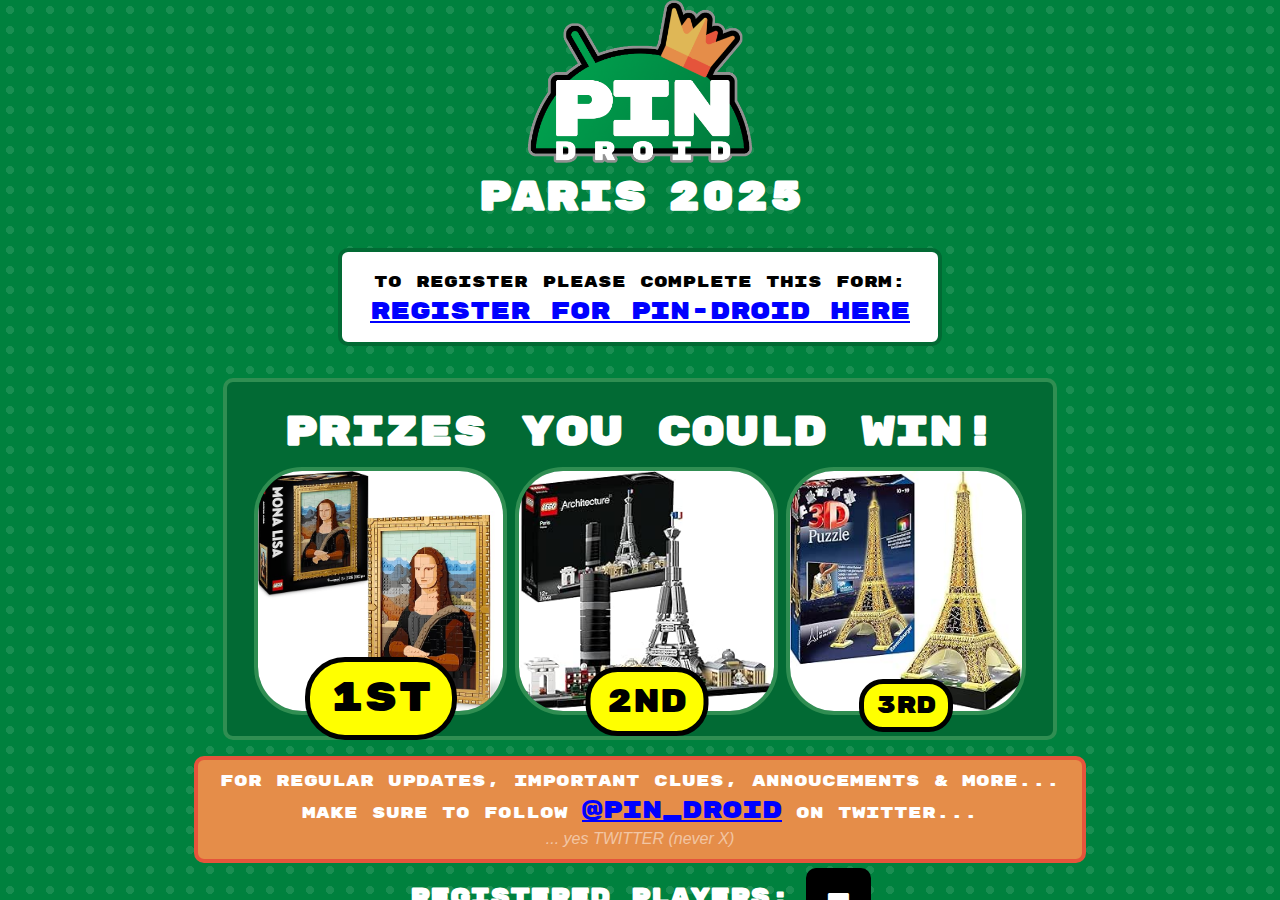
==== index.html @ 5a6fd220 "prizes" ====
<!DOCTYPE html>
<html lang="en">

<head>
    <meta charset="UTF-8">
    <meta name="viewport" content="width=device-width, initial-scale=1.0">
    <title>Pin-Droid</title>
    <link rel="icon" type="image/png" sizes="32x32" href="media/pin-droid-ico/favicon-32x32.png">
    <link rel="icon" type="image/png" sizes="96x96" href="media/pin-droid-ico/favicon-96x96.png">
    <link rel="icon" type="image/png" sizes="16x16" href="media/pin-droid-ico/favicon-16x16.png">
    <link rel="stylesheet" href="styles.css">

    <script type="text/javascript" src="https://ajax.googleapis.com/ajax/libs/jquery/3.5.1/jquery.min.js"> </script>
    <script src="pin-droid-index.js"></script>
</head>

<body class="pin-droid">
    <div id="overall" class="background-overlay">
        <!-- <div id="twitter-container">

            <a class="twitter-timeline" href="https://twitter.com/pin_droid?ref_src=twsrc%5Etfw">Tweets by pin_droid</a>
            <script async src="https://platform.twitter.com/widgets.js" charset="utf-8"></script> 
        </div> -->
        <div class="card-container">
            <img src="media/images-general/pindroid-logo.png" alt="" style="width: 14em;">
            <h1 class="h1-title">
                <div id="title-place"></div>
                <div id="title-year"></div>
            </h1>

            <div class="card">
                <p>To register please complete this form:</p>
                <a id="registration-link">Register for Pin-Droid Here</a>
            </div>
            <div class="card prize-box">
                <h1 style="color:white;">Prizes you could win!</h1>
                <div id="prizes"></div>
            </div>
            <div class="important-card">
                <p>For regular updates, important clues, annoucements & more...</p>
                <p>Make sure to follow <a href="https://x.com/pin_droid">@pin_droid</a> on twitter...</p>
                <p class="sly-comment">... yes TWITTER (never X)</p>
            </div>
            <div class="info-box">
                <h2>Registered players:</h2>
                <div id="player-count">-</div>
            </div>
            <div class="card first">
                <a href="/leaderboard.html">Leaderboard!</a>
            </div>

            <div class="pin-container">
                <h2>These are the available pins & their values...</h2>
                <div id="available-pins"></div>
            </div>
            <br>
            <h3>When you find a pin, scan the QR code...
                <br><br>
                It will look like this when you find it..
                <br><br>
                Just scan the QR to register your points!
            </h3>
            <img src="media/images-general/example.jpg" alt="" class="example-image">
            <h3>If you then give your FOUND pin away...
                <br><br>
                You will gain <span id="give-points-amount">0</span> points for yourself!
            </h3>
            <div>
                <img src="media/images-general/given.png" alt="" class="example-image-icon">
                <img src="media/images-general/received.png" alt="" class="example-image-icon">
            </div>

            <div class="card">
                <a href="/gallery.html">Image Gallery!</a>
            </div>
            <div class="card">
                <a href="/still-out-there.html">Which Pins are still Out There...</a>
            </div>

            <br>

            <div id="page-footer">
                Created by <a href="https://benkadel.com/">Ben Kadel</a>
            </div>
        </div>
        <!-- <div id="stats"></div>
        <div id="data"></div> -->
    </div>
</body>

</html>
---- styles.css ----
:root {
    --main-green: #026a34;
    --background-green: #00813e;
    --white: #ffffff;
    --black: #000000;
    --border-green: #00a14e;
    --darker-green: #026a34;
    --points-yellow: #dfb756;
    --dot-green: #308e52;
    --darker-yellow: #e58d49;
    --much-darker-yellow: #c3783f;
    --red: #e5543b;
    --crown-yellow: #dfb756;
    --crown-orange: #e58d49;
    --crown-red: #e5543b;
}

html {
    margin: 0;
    height: 100%;
}

body {
    margin: 0;
    height: 100%;
    font-family: roboto;
    background: black;
}

@font-face {
    font-family: roboto;
    src: url("./media/font/Roboto-Regular.ttf");
}

body.pin-droid {
    margin: 0;
    /* height: 100%;
    width: 100%; */
    font-family: rubik;
    /* background: rgb(2, 105, 52); */
    /* background: linear-gradient(45deg, #009046, #026a34); */
    background: var(--background-green)
}

.background-overlay {
    background-image: radial-gradient(rgba(255, 255, 255, 0.1) 30%, transparent 0);
    /* background-image:     linear-gradient(
        rgba(255, 0, 0, 0.45), 
        rgba(255, 0, 0, 0.45)
      ),url(./media/images-general/pindroid-logo.png); */
    /* background-image: url(./media/images-general/pindroid-logo.png); */
    background-size: 20px 20px;
    /* height: 100%;
    width: 100%; */
    background-repeat: repeat;
    animation: background-move 5s linear infinite;

    display: flex;
    height: 100%;
    width: 100%;
}

@keyframes background-move {
    100% {
        background-position: 60px 60px;
    }
}

@font-face {
    font-family: rubik;
    src: url("./media/font/RubikMonoOne-Regular.ttf");
}

.info-box {
    display: flex;
    justify-content: center;
    align-items: center;
    gap: 1em;
    margin: 0em 0.5em;
}

#player-count {
    font-size: 300%;
    background: black;
    border-radius: 10px;
    padding: 0px 0.25em;
}

.pin-stats-card {
    display: flex;
    justify-content: space-around;
}

.pin-stats-title {}

.pin-stats-value {
    font-size: 200%;
}

.pin-droid-logo {}

.card {
    background: white;
    padding: 1em;
    /* margin: 0.5em; */
    margin: 1em;
    border-radius: 10px;
    border: 0.25em solid var(--darker-green);
    /* border: 0.25em solid var(--border-green); */
    color: black;
    text-align: center;
}

.info-text {
    font-style: italic;
    color: rgba(0, 0, 0, 0.4)
}

#leader-board-data {
    display: flex;
    flex-direction: column;
    gap: 0.2em;
    width: 100%;
    /* max-height: 80%; */
    /* overflow: scroll; */
}

.leader-board-entry {
    display: flex;
    justify-content: space-between;
    border: 3px solid rgba(0, 0, 0, 0.3);
    border-radius: 5px;
    align-items: center;
    padding: 0.5em;
    flex: 1;
}

.leader-board-entry-name {
    font-size: 120%;
}

#give-points-amount {
    background: black;
    padding: 0 0.25em;
    border-radius: 10px;
    font-size: 180%;
}

.leader-board-entry-score {
    background: var(--main-green);
    color: white;
    padding: 0.2em 0.4em;
    font-size: 150%;
    border-radius: 10px;
}

.leader-board-entry-rank {
    background: rgba(0, 0, 0, 0.3);
    color: white;
    padding: 0.2em 0.4em;
    font-size: 120%;
    border-radius: 50%;
}

@property --angle {
    syntax: '<angle>';
    inherits: false;
    initial-value: -45deg;
}

@property --colorOne {
    syntax: '<color>';
    inherits: false;
    /* initial-value: #dac616; */
    /* initial-value: #dfb756; */
    initial-value: #e9b12d;
}
/* --crown-yellow: #dfb756;
--crown-orange: #e58d49;
--crown-red: #e5543b; */

@property --colorTwo {
    syntax: '<color>';
    inherits: false;
    /* initial-value: #ffffff; */
    /* initial-value: #e58d49; */
    initial-value: #f4ca66;
}

@property --colorThree {
    syntax: '<color>';
    inherits: false;
    initial-value: #e5543b;
}

@property --per {
    syntax: '<percentage>';
    inherits: false;
    initial-value: 10%;
}

/* @property --l {
    syntax: '<percentage>';
    inherits: false;
    initial-value: 10%;
}

@property --c {
    syntax: '<color>';
    inherits: false;
    initial-value: red;
} */

/* @property --one {
    syntax: '<color>';
    inherits: false;
    initial-value: black;
}

@property --two {
    syntax: '<color>';
    inherits: false;
    initial-value: #dac616;
} */

.first {
    /* background: repeating-linear-gradient(var(--angle), var(--colorTwo), var(--colorOne), var(--colorThree), var(--colorOne), var(--colorTwo)); */
    /* background: repeating-linear-gradient(var(--angle), var(--colorOne), var(--colorTwo), var(--colorThree), var(--colorTwo), var(--colorOne)); */
    /* background: linear-gradient(var(--angle), var(--colorOne) var(--per), var(--colorTwo)); */
    background: linear-gradient(var(--angle), var(--colorOne) 40%, var(--colorTwo) 50%, var(--colorOne) 60%);
    /* background: repeating-linear-gradient(var(--angle), var(--colorOne) var(--per), var(--colorTwo), var(--colorOne)); */
    /* background: repeating-linear-gradient(var(--angle), yellow, white, yellow); */
    background-size: 300%;
    background-position-x: 100%;
    /* animation: shimmer 1s ease infinite alternate; */
    animation: shimmer 2s linear infinite ;
    /* animation: shimmer 3s ease infinite alternate; */
}

@keyframes shimmer {
    /* from {
        --angle: 200deg
    } */

    100% {
        /* --per: 50%; */
        background-position-x: 0%;
        /* --colorOne: var(--crown-red); */
    }
}

/* @keyframes shimmer {
    100% {
        --angle: 340deg;
    }
} */

.second {
    background: repeating-linear-gradient(var(--angle), white, #959595, #7b7975, #959595, white);
    /* animation: shimmer 3s ease infinite alternate; */
}

.third {
    background: repeating-linear-gradient(var(--angle), white, #e16912, #c8590a, #e16912, white);
    /* animation: shimmer 3s ease infinite alternate; */
}

.zero {
    background-color: rgba(0, 0, 0, 0.3);
}

#twitter-container {


    width: 30%;
    height: 100%;
    overflow: scroll;
    max-height: 100%;
}

.leader-board-entry-space {
    display: flex;
    gap: 0.5em;
    justify-content: center;
    align-items: center;
}

.leader-board-entry-pin-stats {
    display: flex;
    gap: 0.5em;
}

.pins-event-div {
    border: 2px solid grey;
    padding: 0.2em;
    border-radius: 5px;
}

.pins-event-icon {}

.pins-event-icon-image {
    width: 2em;
}

.pins-event-value {
    font-size: 120%;
}


.card-container-link {
    display: flex;
    flex-direction: column;
    justify-content: center;
    /* justify-content: center; */
    /* align-items: center; */
    color: white;
    /* height: 100%; */
    /* width: 70%; */
    /* overflow: scroll; */
    align-items: center;
    /* height: 100%; */
    height: 100% !important;
}

/* Small Tablet? */
@media screen and (max-width: 1027px) {}

.example-image {
    border: 4px solid var(--white);
    border-radius: 5px;
    width: 50%;
    margin-bottom: 2em;
}

.example-image-icon {
    border-radius: 5px;
    width: 25%;
}

.pin-container {
    text-align: center;
    width: 75%;
}

.important-card {
    background: var(--darker-yellow);
    padding: 0.4em;
    margin: 0px 1em;
    color: white;
    border-radius: 10px;
    border: 0.25em solid var(--red);
    text-align: center;
}

.sly-comment {
    font-family: sans-serif;
    font-style: italic;
    color: rgba(255, 255, 255, 0.5);
}

.score-card {
    /* width: 90%; */
    /* text-align: center; */
    /* min-height: 10%; */
}

#gallery {
    width: 100%;
    /* height: 100%; */
    display: flex;
    justify-content: center;
    align-items: center;
    gap: 0.5em;
    flex-wrap: wrap;
}

.gallery-image-round {
    border: 0.3em solid black;
    border-radius: 50%;
    width: 10%;
}

.pin-still-out-there{

}

.pin-gone{
    opacity: 0.3;
}

.gallery-image {
    border: 4px solid white;
    border-radius: 5px;
    width: 20%;
}

.card-container {
    display: flex;
    flex-direction: column;
    /* justify-content: center; */
    align-items: center;
    color: white;
    /* height: 100%; */
    /* width: 70%; */
    width: 100%;
    text-align: center;
    overflow: scroll;
}


#available-pins {
    display: flex;
    width: 100%;
    flex-wrap: wrap;
    gap: 1em;
    justify-content: center;
}

.pin-image-container {
    position: relative;
}

.pin-image {
    width: 10em;
    border-radius: 50%;
    /* border: 0.25em solid var(--border-green); */
    border: 0.25em solid var(--white);
}

.pin-image-text-container {
    position: absolute;
    top: 0;
    left: 50%;
    height: 100%;
    width: 100%;
    transform: translateX(-50%);
    /* bottom: 0;
    left: 50%;
    transform: translateX(-50%);
    text-wrap: nowrap; */
    /* background: var(--border-green); */
    border-radius: 5px;
    text-align: center;
    flex-direction: column;
    display: flex;
    gap: 0.1em;
}

.pin-image-title {
    position: absolute;
    top: 0;
    left: 50%;
    transform: translateX(-50%);
    text-wrap: nowrap;
    text-wrap: nowrap;
    background: var(--darker-green);
    padding: 0em 0.2em;
    border-radius: 5px;
}

.pin-image-points {
    position: absolute;
    bottom: 0;
    left: 50%;
    transform: translateX(-50%);
    text-wrap: nowrap;
    display: flex;
    justify-content: center;
    align-items: end;
}

.pin-image-amount {
    position: absolute;
    bottom: 0;
    /* left: 50%; */
    right: 0;
    transform: translate(0%, -120%);
    text-wrap: nowrap;
    /* text-wrap: nowrap; */
    background: var(--red);
    color: var(--white);
    padding: 0em 0.2em;
    font-size: 120%;
    border-radius: 5px;
}

#explain {
    color: white;
    text-align: center;
}

b.points-text {
    background: var(--black);
    /* color: var(--white); */
    color: rgba(255, 255, 255, 0.7);
    font-size: 80%;
    opacity: ;
    padding: 0em 0.2em;
    border-radius: 5px;
    font-style: italic;
    /* position: absolute; */
    bottom: 0;
    /* padding-left: 2em; */
    left: 50%;
    /* z-index: -1;*/
}

b.point-value {
    color: var(--white);
    background: var(--black);
    border-radius: 10px;
    padding: 0.1em 0.3em;
    font-size: 150%;
}

h1 {
    margin: 0.25em 1em;
    font-size: 250%;
}

.h1-title{
    display: inline-flex;
    gap: 0.5em;
}

p {
    margin: 0.3em 1em;
    /* color: rgba(256, 256, 256, 0.7); */
}

a {
    font-size: 150%;
    color: blue;
}

#stats {
    color: white;
    text-align: center;
    font-size: 200%;
    margin: 1em;
}

.stats-text {}

.stats-span {
    color: #52a203;
    font-weight: bold;
    font-size: 120%;
}

#data {
    display: flex;
    flex-wrap: wrap;
    justify-content: center;
    gap: 0.5em;
    margin: 1em 0em;
}

.droid-container {
    max-width: 10em;
    max-height: 10em;
    position: relative;
}

.driod-acquired-text {
    position: absolute;
    top: 0;
    color: red;
    font-weight: bold;
    margin: 0.2em 0.2em;
}

.important-link {
    background: white;
    padding: 0.1em 1em;
    border-radius: 5px;
    display: inline-block;
    font-size: 200%;
    margin: 0.5em 0.5em;
}

.driod-acquired-who-container {
    position: absolute;
    bottom: 20%;
    left: 50%;
    transform: translateY(50%) translateX(-50%);
    color: white;
    font-weight: bold;
    margin: 0.2em 0.2em;
    background: black;
    padding: 0.1em;
    width: 80%;
    text-align: center;
    font-size: 120%;
    border-radius: 5px;
    overflow: hidden;
    border: 1px solid white;
    display: flex;
    flex-direction: row;
}

.driod-acquired-who {
    flex: 1
}

.droid-name {
    position: absolute;
    bottom: 0;
    left: 0;
    /* width: 100%; */
    /* transform: translateX(-50%); */
    /* right: 0; */
    /* padding: 0 0.2em; */
    background: white;
    border-radius: 5px;
    padding: 0 0.3em;
    margin: 0 0.5em;
    font-size: 75%;
    overflow: hidden;
    text-overflow: ellipsis;
    white-space: nowrap;
}

.droid-img {
    width: 100%;
    border: 2px solid white;
    border-radius: 5px;
}

.found {}

.acquired {
    filter: contrast(200%) invert(100%) sepia(10%) saturate(0%) hue-rotate(90deg);
    opacity: 0.4;
}

.locked {
    filter: contrast(0%);
}

.faded {
    background-color: #bd4b4b;
}

.droid-count {
    position: absolute;
    bottom: 0;
    right: 0;
    font-size: 200%;
    margin: 0.2em;
    background: white;
    padding: 0 0.3em;
    border: 2px solid;
    border-radius: 50%;
    opacity: 0.7;
}

.droid-data-type {
    position: absolute;
    top: 0;
    right: 0;
    font-size: 60%;
    padding: 0.1em 0.3em;
    margin: 0.5em;
    border-radius: 50%;
    border: solid 1px;
}

.MANUAL {
    background: blue;
    color: white;
}

.AUTO {
    background: green;
    color: white;
}

.available {
    opacity: 1;
    filter: contrast(1);
}

.reserve {
    opacity: 0.7;
    filter: contrast(0.6);
}

.not-out-yet-text {
    position: absolute;
    color: white;
    top: 0;
    transform-origin: center;
    transform: translateX(-50%);
    /* white-space: nowrap; */
    left: 50%;
    width: 100%;
    /* text-align: center; */
    font-size: 100%;
    margin: 5px 5px;
}

.stat-line {
    display: inline-block;
    margin-right: 1em;
}

.current-out-label {
    color: #52a203;
    font-weight: bold;
    font-size: 120%;
}


.generic-dialog-container {
    background: white;
    padding: 0.3em 0.5em;
    font-size: 110%;
    border-radius: 5px;
    /* max-width: 60%; */
    box-shadow: 1px 1px 4px 2px;
}

.generic-dialog-container-inner {
    /* max-width: 25em; */
}

#generic-dialog {
    position: absolute;
    top: 0;
    left: 0;
    z-index: 9999;
    white-space: nowrap;
}

.image-container {
    position: relative;
}

.x-button {
    position: absolute;
    bottom: 0;
    left: 0;
    background: white;
    padding: 0.1em 0.3em;
    border-radius: 50%;
    margin: 0.3em 0.2em;
    border: solid;
}

.rank-icon-image {
    width: 3em;
    -webkit-filter: drop-shadow(2px 2px 4px rgba(0, 0, 0, 0.6));
    filter: drop-shadow(2px 2px 4px rgba(0, 0, 0, 0.6));
}

.leader-board-entry-left {
    display: flex;
    /* justify-content: center; */
    gap: 1em;
    align-items: center;
}

/* HTML: <div class="loader"></div> */
.loader {
    width: 15px;
    aspect-ratio: 1;
    position: relative;
    left: 50%;
    top: 50%;
    margin: 0.5em 0;
    transform: translate(-50%, -50%);
    color: var(--main-green);
}

.loader::before,
.loader::after {
    content: "";
    position: absolute;
    inset: 0;
    border-radius: 50%;
    background: var(--main-green);
}

.loader::before {
    box-shadow: -25px 0;
    animation: l8-1 1s infinite linear;
}

.loader::after {
    transform: rotate(0deg) translateX(25px);
    animation: l8-2 1s infinite linear;
}

@keyframes l8-1 {
    100% {
        transform: translateX(25px)
    }
}

@keyframes l8-2 {
    100% {
        transform: rotate(-180deg) translateX(25px)
    }
}

/* Phone */
@media screen and (max-width: 500px) {
    .example-image {
        width: 80%;
    }

    .pin-container {
        text-align: center;
        width: 100%;
    }

    .pin-image {
        width: 8em;
    }

    .pin-image-text-container {
        font-size: 80%;
    }
}

#page-footer{
    margin-bottom: 0.5em;
    font-weight: 100;
    font-style: italic;
    width: 100%;
    color: white;
    background: black;
    opacity: 0.5;
    padding: 10px 0px;
}

#page-footer a {
    font-size: 100%;
    color: rgba(0, 81, 255, 0.783);
}

#prizes {
    display: flex;
    justify-content: center;
    align-items: center;
    gap: 0.5em;
}

.prize-item{

    position: relative;
}
.prize-item-img{
    height: 15em;
    border-radius: 3em;
    border: solid 4px var(--dot-green);
}
.prize-box{
    border-color: var(--dot-green);
    background-color: var(--darker-green);
}

.prize-rank{
    position: absolute;
    bottom: -0.5em;
    left: 50%;
    font-size: 250%;
    transform: translateX(-50%);
    background: yellow;
    padding: 0.3em 0.5em;
    border-radius: 1em;
    border: 5px solid;
}
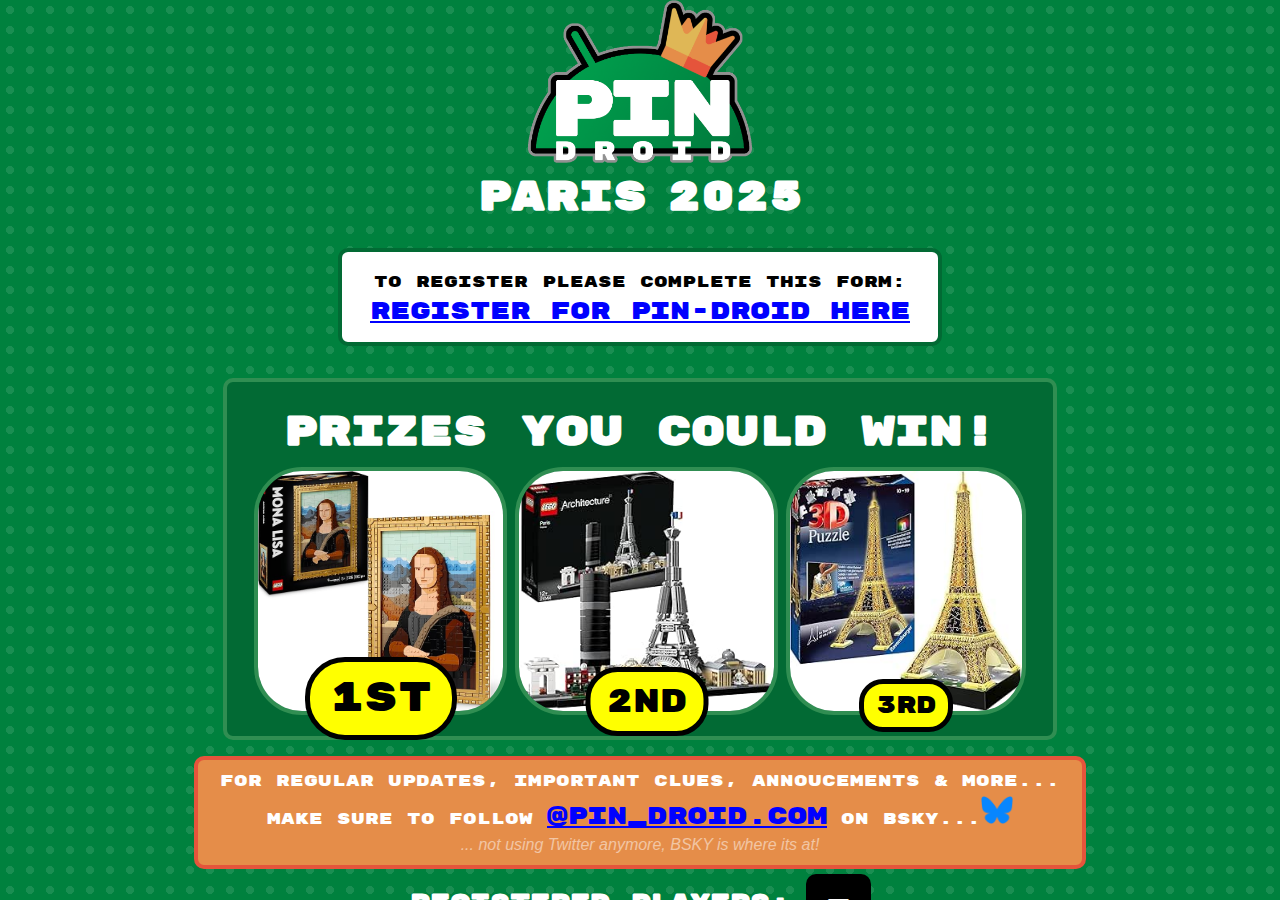
==== commit 0b686033: "bsky" ====
--- a/index.html
+++ b/index.html
@@ -38,8 +38,8 @@
             </div>
             <div class="important-card">
                 <p>For regular updates, important clues, annoucements & more...</p>
-                <p>Make sure to follow <a href="https://x.com/pin_droid">@pin_droid</a> on twitter...</p>
-                <p class="sly-comment">... yes TWITTER (never X)</p>
+                <p>Make sure to follow <a href="https://bsky.app/profile/pin-droid.com">@pin_droid.com</a> on BSKY...<img class="mini-icon" src="/media/images-general/bs.png"/></p>
+                <p class="sly-comment">... not using Twitter anymore, BSKY is where its at!</p>
             </div>
             <div class="info-box">
                 <h2>Registered players:</h2>
@@ -51,6 +51,7 @@
 
             <div class="pin-container">
                 <h2>These are the available pins & their values...</h2>
+                <h3><a href="/still-out-there.html">See which are left...</a></h3>
                 <div id="available-pins"></div>
             </div>
             <br>
@@ -73,9 +74,6 @@
             <div class="card">
                 <a href="/gallery.html">Image Gallery!</a>
             </div>
-            <div class="card">
-                <a href="/still-out-there.html">Which Pins are still Out There...</a>
-            </div>
 
             <br>
 
--- a/styles.css
+++ b/styles.css
@@ -375,7 +375,7 @@
 }
 
 .gallery-image-round {
-    border: 0.3em solid black;
+    border: 0.1em solid black;
     border-radius: 50%;
     width: 10%;
 }
@@ -845,6 +845,8 @@
     justify-content: center;
     align-items: center;
     gap: 0.5em;
+    width: 100%;
+    flex-wrap: wrap;
 }
 
 .prize-item{
@@ -871,4 +873,13 @@
     padding: 0.3em 0.5em;
     border-radius: 1em;
     border: 5px solid;
+}
+
+h3{
+    margin-top: 0 !important;
+    font-size: 75%;
+}
+
+.mini-icon{
+    width: 2em;
 }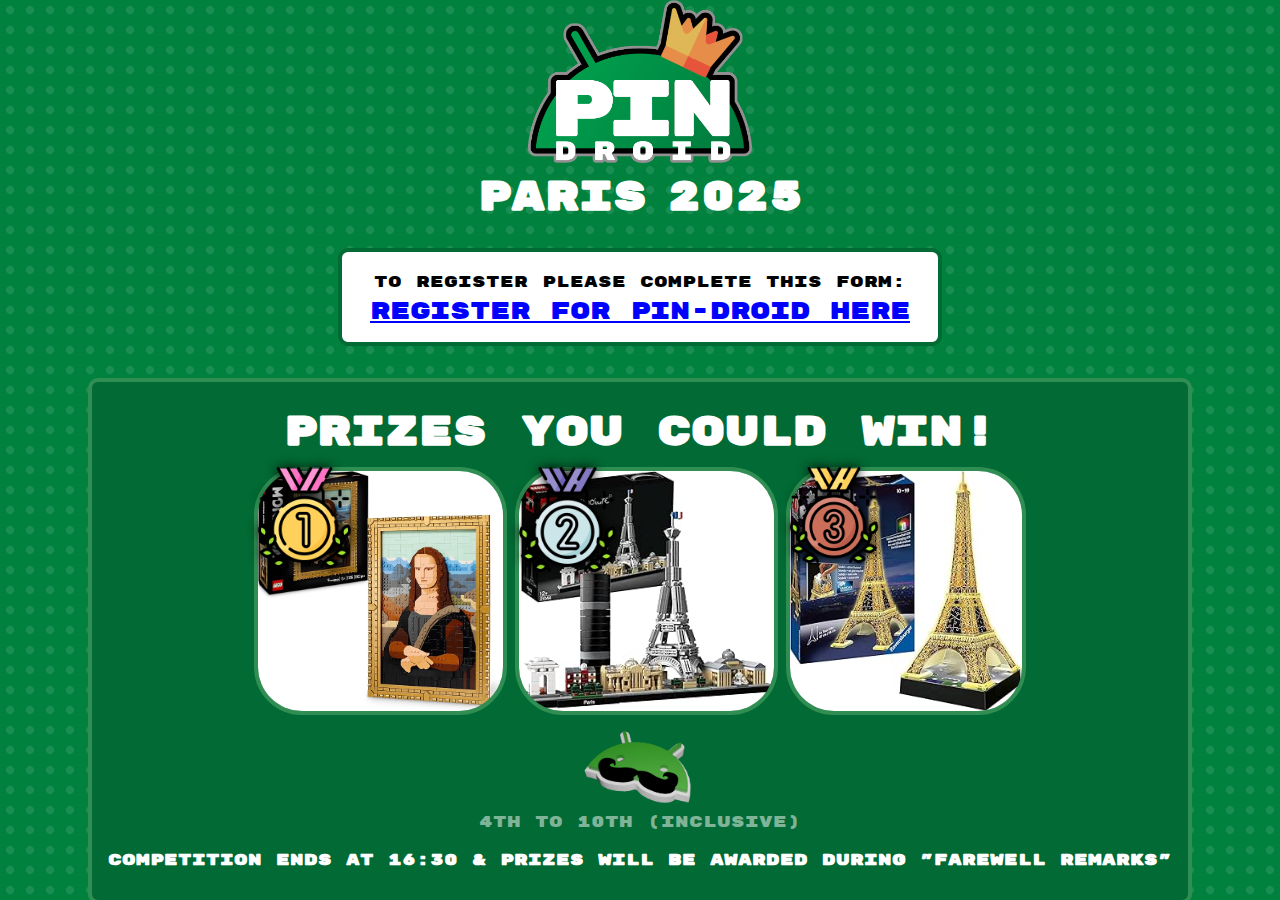
==== commit cdf7bca1: "Ability to hide results" ====
--- a/index.html
+++ b/index.html
@@ -35,6 +35,8 @@
             <div class="card prize-box">
                 <h1 style="color:white;">Prizes you could win!</h1>
                 <div id="prizes"></div>
+                <div id="prizes-other"></div>
+                <h2 style="color:white; font-size: 100%;">Competition ends at 16:30 & prizes will be awarded during "Farewell Remarks"</h2>
             </div>
             <div class="important-card">
                 <p>For regular updates, important clues, annoucements & more...</p>
--- a/styles.css
+++ b/styles.css
@@ -375,13 +375,35 @@
 }
 
 .gallery-image-round {
+    /* border: 0.1em solid black;
+    border-radius: 50%;
+    width: 10%; */
+    width: 100%;
+    border-radius: 50%;
     border: 0.1em solid black;
-    border-radius: 50%;
-    width: 10%;
+
+}
+
+.still-there-container{
+    width: 15%;
+    position: relative;
 }
 
 .pin-still-out-there{
 
+}
+
+.still-there-id{
+    position: absolute;
+    bottom: 1em;
+    left: 50%;
+    transform: translateX(-50%);
+    padding: 0.25em 0.5em;
+    background: grey;
+    border-radius: 0.5em;
+    font-size: 90%;
+    border: 1px solid white;
+    color: black;
 }
 
 .pin-gone{
@@ -804,6 +826,21 @@
     }
 }
 
+@media screen and (max-width: 650px) {
+    .still-there-id{
+        position: absolute;
+        bottom: 1em;
+        left: 50%;
+        transform: translateX(-50%);
+        padding: 0.25em 0.5em;
+        background: grey;
+        border-radius: 0.5em;
+        font-size: 60%;
+        border: 1px solid white;
+        color: black;
+    }
+}
+
 /* Phone */
 @media screen and (max-width: 500px) {
     .example-image {
@@ -822,6 +859,7 @@
     .pin-image-text-container {
         font-size: 80%;
     }
+
 }
 
 #page-footer{
@@ -858,14 +896,21 @@
     border-radius: 3em;
     border: solid 4px var(--dot-green);
 }
+.prize-item-img-other{
+    height: 6em;
+    border-radius: 1em;
+    margin-bottom: 1em;
+    /* border: solid 4px var(--dot-green);*/
+}
 .prize-box{
     border-color: var(--dot-green);
     background-color: var(--darker-green);
 }
 
+
 .prize-rank{
     position: absolute;
-    bottom: -0.5em;
+    bottom: 0.25em;
     left: 50%;
     font-size: 250%;
     transform: translateX(-50%);
@@ -875,6 +920,15 @@
     border: 5px solid;
 }
 
+.prize-item-img-medal{
+    position: absolute;
+    width: 40%;
+    top: 0;
+    left: 0;
+    -webkit-filter: drop-shadow(0px 0px 6px #000);
+    filter: drop-shadow(0px 0px 6px #000);
+}
+
 h3{
     margin-top: 0 !important;
     font-size: 75%;
@@ -882,4 +936,18 @@
 
 .mini-icon{
     width: 2em;
-}+}
+
+
+.prize-rank-other{
+    position: absolute;
+    bottom: 0;
+    left: 50%;
+    font-size: 250%;
+    transform: translateX(-50%);
+    /* background: yellow; */
+    padding: 0.3em 0.5em;
+    /* border-radius: 1em; */
+    /* border: 5px solid; */
+    color: rgba(255, 255, 255, 0.5);
+}
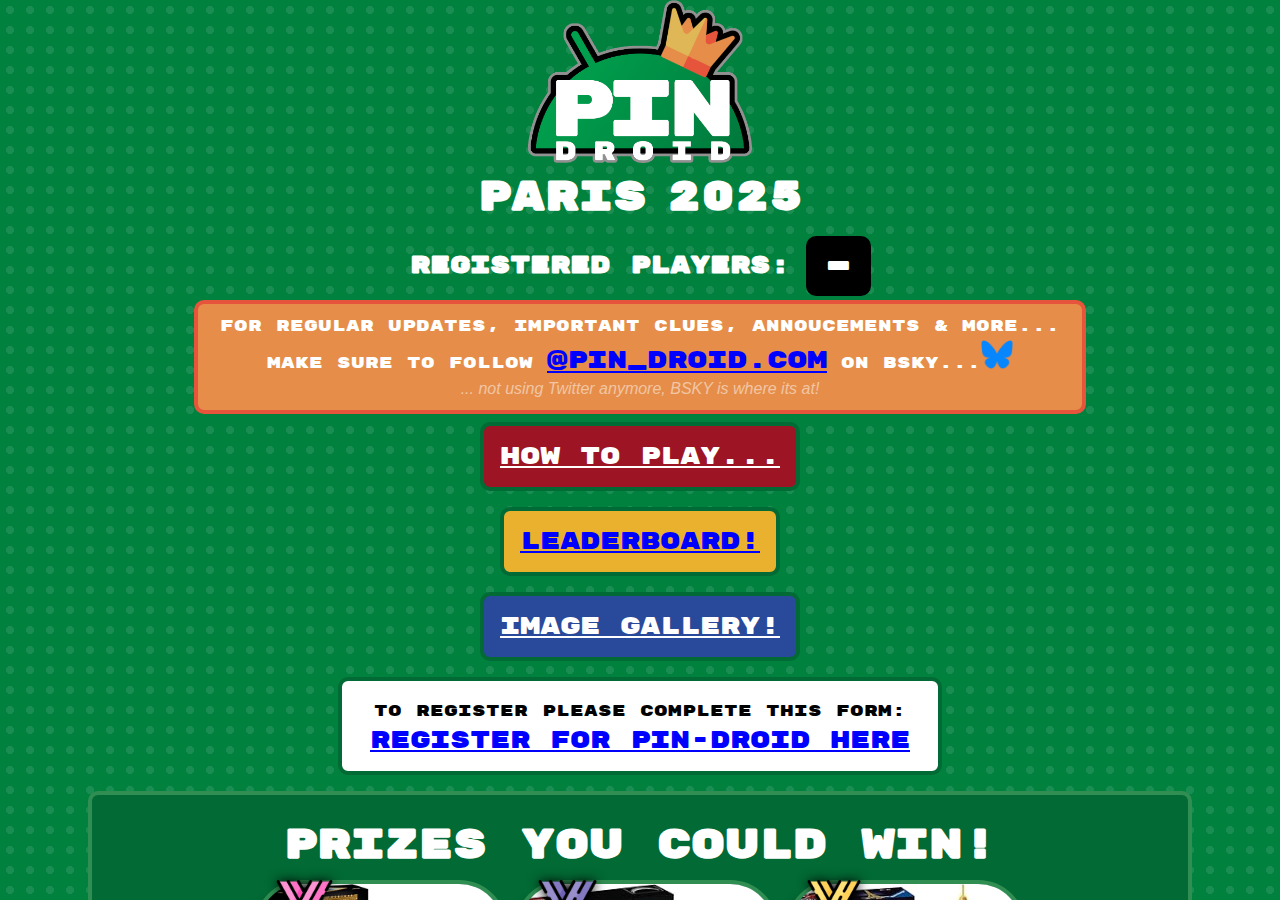
==== commit 244f0429: "Updated" ====
--- a/index.html
+++ b/index.html
@@ -27,7 +27,26 @@
                 <div id="title-place"></div>
                 <div id="title-year"></div>
             </h1>
+            <div class="info-box">
+                <h2>Registered players:</h2>
+                <div id="player-count">-</div>
+            </div>
+            <div class="important-card">
+                <p>For regular updates, important clues, annoucements & more...</p>
+                <p>Make sure to follow <a href="https://bsky.app/profile/pin-droid.com">@pin_droid.com</a> on BSKY...<img class="mini-icon" src="/media/images-general/bs.png"/></p>
+                <p class="sly-comment">... not using Twitter anymore, BSKY is where its at!</p>
+            </div>
 
+            <div class="card how">
+                <a href="/how-to-play.html">How to play...</a>
+            </div>
+            <div class="card first">
+                <a href="/leaderboard.html">Leaderboard!</a>
+            </div>
+
+            <div class="card interest">
+                <a href="/gallery.html">Image Gallery!</a>
+            </div>
             <div class="card">
                 <p>To register please complete this form:</p>
                 <a id="registration-link">Register for Pin-Droid Here</a>
@@ -38,18 +57,7 @@
                 <div id="prizes-other"></div>
                 <h2 style="color:white; font-size: 100%;">Competition ends at 16:30 & prizes will be awarded during "Farewell Remarks"</h2>
             </div>
-            <div class="important-card">
-                <p>For regular updates, important clues, annoucements & more...</p>
-                <p>Make sure to follow <a href="https://bsky.app/profile/pin-droid.com">@pin_droid.com</a> on BSKY...<img class="mini-icon" src="/media/images-general/bs.png"/></p>
-                <p class="sly-comment">... not using Twitter anymore, BSKY is where its at!</p>
-            </div>
-            <div class="info-box">
-                <h2>Registered players:</h2>
-                <div id="player-count">-</div>
-            </div>
-            <div class="card first">
-                <a href="/leaderboard.html">Leaderboard!</a>
-            </div>
+
 
             <div class="pin-container">
                 <h2>These are the available pins & their values...</h2>
@@ -73,9 +81,6 @@
                 <img src="media/images-general/received.png" alt="" class="example-image-icon">
             </div>
 
-            <div class="card">
-                <a href="/gallery.html">Image Gallery!</a>
-            </div>
 
             <br>
 
--- a/styles.css
+++ b/styles.css
@@ -103,7 +103,7 @@
     background: white;
     padding: 1em;
     /* margin: 0.5em; */
-    margin: 1em;
+    margin: 0.5em;
     border-radius: 10px;
     border: 0.25em solid var(--darker-green);
     /* border: 0.25em solid var(--border-green); */
@@ -168,6 +168,44 @@
     initial-value: -45deg;
 }
 
+@property --colorOneHow {
+    syntax: '<color>';
+    inherits: false;
+    /* initial-value: #dac616; */
+    /* initial-value: #dfb756; */
+    initial-value: #9d1525;
+}
+/* --crown-yellow: #dfb756;
+--crown-orange: #e58d49;
+--crown-red: #e5543b; */
+
+@property --colorTwoHow {
+    syntax: '<color>';
+    inherits: false;
+    /* initial-value: #ffffff; */
+    /* initial-value: #e58d49; */
+    initial-value: #bb2032;
+}
+
+@property --colorOneInterest {
+    syntax: '<color>';
+    inherits: false;
+    /* initial-value: #dac616; */
+    /* initial-value: #dfb756; */
+    initial-value: #29499a;
+}
+/* --crown-yellow: #dfb756;
+--crown-orange: #e58d49;
+--crown-red: #e5543b; */
+
+@property --colorTwoInterest {
+    syntax: '<color>';
+    inherits: false;
+    /* initial-value: #ffffff; */
+    /* initial-value: #e58d49; */
+    initial-value: #3c7cd0;
+}
+
 @property --colorOne {
     syntax: '<color>';
     inherits: false;
@@ -222,6 +260,43 @@
     inherits: false;
     initial-value: #dac616;
 } */
+
+.how {
+    /* background: repeating-linear-gradient(var(--angle), var(--colorTwo), var(--colorOne), var(--colorThree), var(--colorOne), var(--colorTwo)); */
+    /* background: repeating-linear-gradient(var(--angle), var(--colorOne), var(--colorTwo), var(--colorThree), var(--colorTwo), var(--colorOne)); */
+    /* background: linear-gradient(var(--angle), var(--colorOne) var(--per), var(--colorTwo)); */
+    background: linear-gradient(var(--angle), var(--colorOneHow) 40%, var(--colorTwoHow) 50%, var(--colorOneHow) 60%);
+    /* background: repeating-linear-gradient(var(--angle), var(--colorOne) var(--per), var(--colorTwo), var(--colorOne)); */
+    /* background: repeating-linear-gradient(var(--angle), yellow, white, yellow); */
+    background-size: 300%;
+    background-position-x: 100%;
+    /* animation: shimmer 1s ease infinite alternate; */
+    animation: shimmer 4s linear infinite ;
+    /* animation: shimmer 3s ease infinite alternate; */
+}
+
+.interest {
+    /* background: repeating-linear-gradient(var(--angle), var(--colorTwo), var(--colorOne), var(--colorThree), var(--colorOne), var(--colorTwo)); */
+    /* background: repeating-linear-gradient(var(--angle), var(--colorOne), var(--colorTwo), var(--colorThree), var(--colorTwo), var(--colorOne)); */
+    /* background: linear-gradient(var(--angle), var(--colorOne) var(--per), var(--colorTwo)); */
+    background: linear-gradient(var(--angle), var(--colorOneInterest) 40%, var(--colorTwoInterest) 50%, var(--colorOneInterest) 60%);
+    /* background: repeating-linear-gradient(var(--angle), var(--colorOne) var(--per), var(--colorTwo), var(--colorOne)); */
+    /* background: repeating-linear-gradient(var(--angle), yellow, white, yellow); */
+    background-size: 300%;
+    background-position-x: 100%;
+    /* animation: shimmer 1s ease infinite alternate; */
+    animation: shimmer 4s linear infinite ;
+    /* animation: shimmer 3s ease infinite alternate; */
+}
+
+.how a {
+
+    color: white;
+}
+
+.interest a{
+    color: white;
+}
 
 .first {
     /* background: repeating-linear-gradient(var(--angle), var(--colorTwo), var(--colorOne), var(--colorThree), var(--colorOne), var(--colorTwo)); */
@@ -951,3 +1026,42 @@
     /* border: 5px solid; */
     color: rgba(255, 255, 255, 0.5);
 }
+
+
+.tie-break-header{
+
+    display: inline-block;
+}
+
+#exp-col-text{
+    cursor: pointer;
+    display: inline-block;
+    font-size: 150%;
+    color: #0000ff;
+    animation: jiggle 1s infinite alternate linear;
+}
+
+#tie-details{
+    background: white;
+    color: black;
+    border-top: 4px solid black;
+    border-bottom: 4px solid black;
+    font-family: monospace;
+    width: 100%;
+    padding: 0.5em 0px;
+}
+
+#tie-details p{
+    margin-top: 1em;
+    margin-bottom: 1em;
+}
+
+@keyframes jiggle {
+    from {
+        transform: rotateZ(2deg);
+    }   
+    to {
+
+        transform: rotateZ(-2deg);
+    } 
+}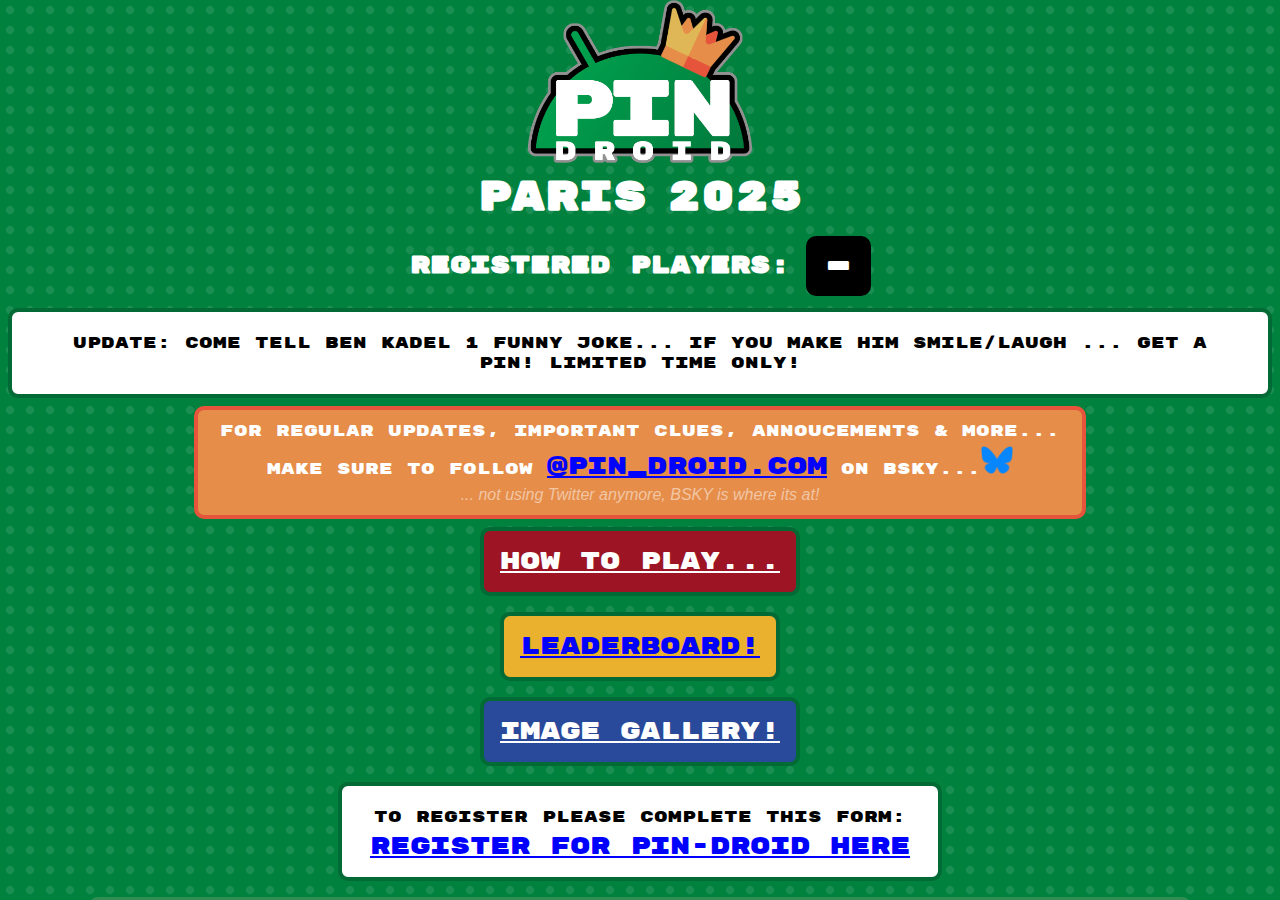
==== commit 56d5b2ac: "annoucement" ====
--- a/index.html
+++ b/index.html
@@ -10,7 +10,7 @@
     <link rel="icon" type="image/png" sizes="16x16" href="media/pin-droid-ico/favicon-16x16.png">
     <link rel="stylesheet" href="styles.css">
 
-    <script type="text/javascript" src="https://ajax.googleapis.com/ajax/libs/jquery/3.5.1/jquery.min.js"> </script>
+    <script type="text/javascript" src="./jquery-3.7.1.min.js"> </script>
     <script src="pin-droid-index.js"></script>
 </head>
 
@@ -30,6 +30,9 @@
             <div class="info-box">
                 <h2>Registered players:</h2>
                 <div id="player-count">-</div>
+            </div>
+            <div class="card">
+                <p>UPDATE: Come tell Ben Kadel 1 funny joke... If you make him smile/laugh ... get a PIN! LIMITED TIME ONLY!</p>
             </div>
             <div class="important-card">
                 <p>For regular updates, important clues, annoucements & more...</p>
@@ -61,27 +64,9 @@
 
             <div class="pin-container">
                 <h2>These are the available pins & their values...</h2>
-                <h3><a href="/still-out-there.html">See which are left...</a></h3>
+                <h3 class="jiggler" style="font-size: 100% !important;"><a href="/still-out-there.html">See which are left...</a></h3>
                 <div id="available-pins"></div>
             </div>
-            <br>
-            <h3>When you find a pin, scan the QR code...
-                <br><br>
-                It will look like this when you find it..
-                <br><br>
-                Just scan the QR to register your points!
-            </h3>
-            <img src="media/images-general/example.jpg" alt="" class="example-image">
-            <h3>If you then give your FOUND pin away...
-                <br><br>
-                You will gain <span id="give-points-amount">0</span> points for yourself!
-            </h3>
-            <div>
-                <img src="media/images-general/given.png" alt="" class="example-image-icon">
-                <img src="media/images-general/received.png" alt="" class="example-image-icon">
-            </div>
-
-
             <br>
 
             <div id="page-footer">
--- a/styles.css
+++ b/styles.css
@@ -135,8 +135,32 @@
     flex: 1;
 }
 
+
+.leader-board-entry-name-text{
+    font-size: 120%;
+}
+
 .leader-board-entry-name {
-    font-size: 120%;
+    text-align: left;
+}
+
+.leader-board-entry-collection{
+    font-size: 50%;
+
+}
+
+.tiny-image{
+    width: 5em;
+    margin-right: 0.5em;
+    border-radius: 50%;
+    border: 1px solid black;
+}
+
+.highlight-number{
+        background: black;
+        padding: 0 0.25em;
+        border-radius: 10px;
+        font-size: 180%;
 }
 
 #give-points-amount {
@@ -460,7 +484,7 @@
 }
 
 .still-there-container{
-    width: 15%;
+    width: 10%;
     position: relative;
 }
 
@@ -914,6 +938,20 @@
         border: 1px solid white;
         color: black;
     }
+
+    .still-there-container{
+        width: 15%;
+        position: relative;
+    }
+
+
+
+.tiny-image{
+    width: 2em;
+    margin-right: 0.5em;
+    border-radius: 50%;
+    border: 1px solid black;
+}
 }
 
 /* Phone */
@@ -926,7 +964,9 @@
         text-align: center;
         width: 100%;
     }
-
+    .steps-list{
+        margin: 0em 5% !important;
+    }
     .pin-image {
         width: 8em;
     }
@@ -934,6 +974,14 @@
     .pin-image-text-container {
         font-size: 80%;
     }
+
+
+.tiny-image{
+    width: 1em;
+    margin-right: 0.5em;
+    border-radius: 50%;
+    border: 1px solid black;
+}
 
 }
 
@@ -1032,6 +1080,12 @@
 
     display: inline-block;
 }
+
+.jiggler{
+    cursor: pointer;
+    animation: jiggle 1s infinite alternate linear;
+}
+
 
 #exp-col-text{
     cursor: pointer;
@@ -1064,4 +1118,106 @@
 
         transform: rotateZ(-2deg);
     } 
+}
+
+.found {
+
+}
+
+.not-found{
+    opacity: 0.3;
+    scale: 0.8;
+}
+
+
+.steps-list{
+    margin: 0em 10%;
+}
+
+.step-title{
+    text-align: left;
+    background: black;
+    padding: 0.2em;
+    border-radius: 0.5em;
+}
+
+.step-split{
+    height: 1em;
+}
+
+.step-instruction{
+    margin: 0.5em 0px;
+    text-align: left;
+    padding: 0 1em;
+    font-family: monospace;
+    font-weight: bold;
+    font-size: 110%;
+}
+
+li a{
+    font-size: 100%;
+}
+
+li.warning {
+    color: #ff771a;
+    text-shadow: 1px 1px 2px black;
+}
+
+li i {
+    display: block;
+    opacity: 0.7;
+    font-size: 80%;
+}
+
+li span.highlight{
+    background: #0622b1;
+    color: white;
+    padding: 1px 8px;
+}
+
+li span.sidenote{
+    opacity: 0.7;
+    font-style: italic;
+}
+
+li.question{
+    font-size: 120%;
+    font-weight: bold;
+    background: #414141;
+    padding: 4px 10px;
+    list-style: none;
+}
+
+li.answer{
+    color: blue;
+    background: white;
+    padding: 2px 10px;
+    list-style: none;
+    margin-bottom: 1em;
+}
+
+.list-image{
+    width: 50%;
+    position: relative;
+    left: 50%;
+    margin: 0.5em 0px;
+    transform: translateX(-50%);
+    border: 2px solid black;
+    border-radius: 5px;
+}
+
+.list-image-noborder{
+    width: 30%;
+    position: relative;
+    left: 50%;
+    margin: 0.5em 0px;
+    transform: translateX(-50%);
+}
+
+.list-image-mid{
+    width: 30%;
+    position: relative;
+    left: 50%;
+    margin: 0.5em 0px;
+    transform: translateX(-50%);
 }